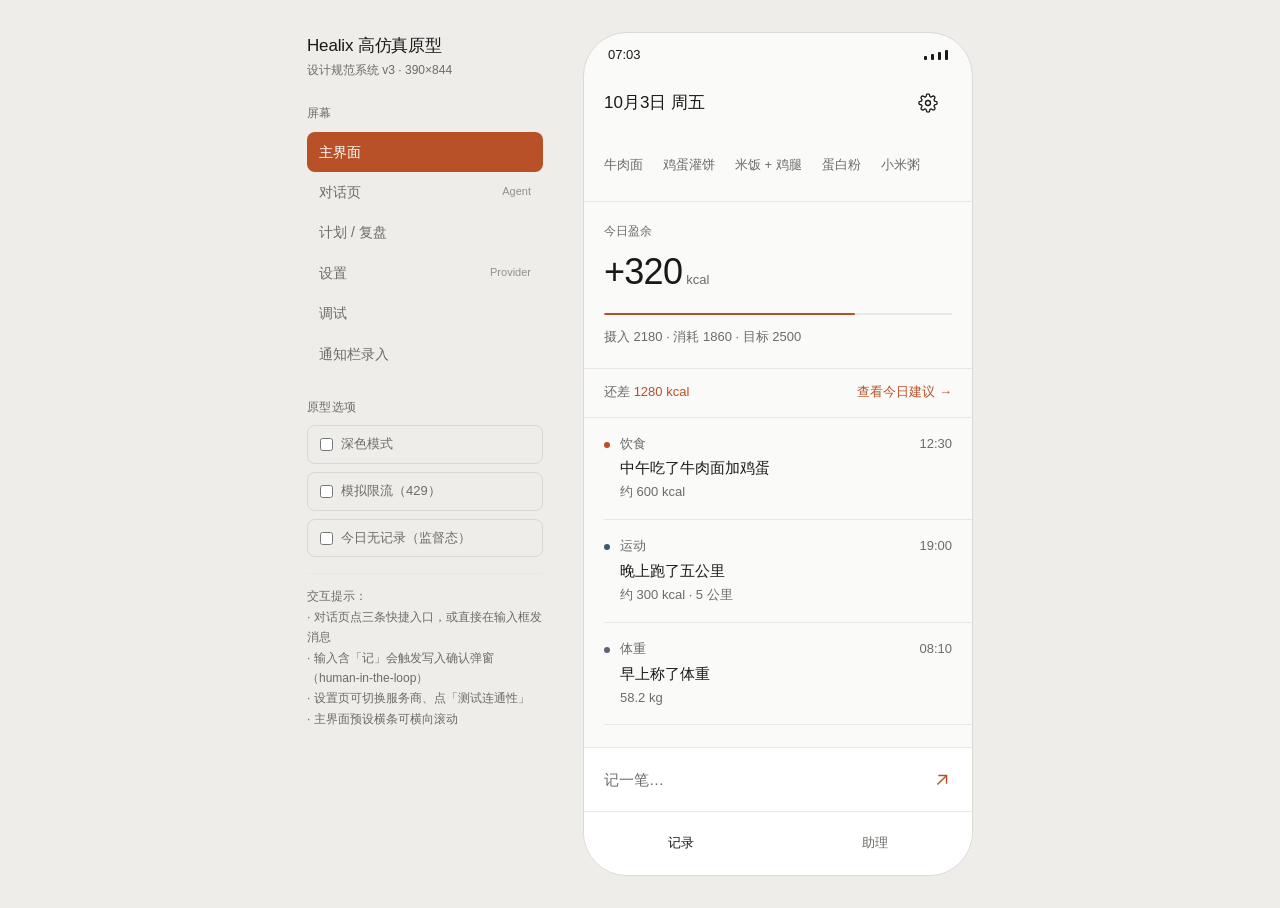
==== prototype.html @ cf0312ba "feat: Healix MVP 首次提交 本地优先的饮食健康记录 App。Prompt Chaining 工作流（非 Agent）。  ## 架构 - P1 Python 竖切片：契约层 + 22 " ====
<!DOCTYPE html>
<html lang="zh-CN" data-theme="light">
<head>
<meta charset="UTF-8">
<meta name="viewport" content="width=device-width, initial-scale=1">
<title>Healix 高仿真原型 v3</title>
<style>
/* ============================================================
   Healix Design Tokens v3
   全 App 只有 1 个强调色 / 圆角只有 8dp / 无卡片无阴影
   ============================================================ */
:root{
  --bg:#FAFAF9; --surface:#FFFFFF; --text_1:#1A1918; --text_2:#6E6B66;
  --text_3:#9C9891; --line:#EAE8E4; --line_strong:#DAD7D2; --press:#F2F1EE;
  --accent:#B85028; --accent_press:#A3451F; --positive:#4A7C59; --negative:#A63D40;
  --dot_meal:#B85028; --dot_exercise:#3D5A6C; --dot_body:#6B5B7B;
  --dot_sleep:#4A5568; --dot_illness:#A63D40; --dot_other:#9C9891;
  --r:8px; --dur_fast:150ms; --dur_normal:240ms; --dur_slow:400ms;
  --ease:cubic-bezier(.4,0,.2,1);
  --shell_bg:#EFEDEA; --shell_line:#DDD9D4; --panel:#FFFFFF; --panel_text:#1A1918;
}
[data-theme="dark"]{
  --bg:#131211; --surface:#1C1B1A; --text_1:#F2F0ED; --text_2:#A09C95;
  --text_3:#6E6A64; --line:#2E2C2A; --line_strong:#3A3735; --press:#252321;
  --accent:#D4703F; --accent_press:#B85028; --positive:#6E9E7C; --negative:#C4565A;
  --dot_meal:#D4703F; --dot_exercise:#5C7C8F; --dot_body:#8B7C9A;
  --dot_sleep:#6C7683; --dot_illness:#C4565A; --dot_other:#6E6A64;
  --shell_bg:#0A0A09; --shell_line:#2E2C2A; --panel:#1C1B1A; --panel_text:#F2F0ED;
}

*{box-sizing:border-box;margin:0;padding:0;-webkit-tap-highlight-color:transparent}
body{
  font-family:-apple-system,"PingFang SC","HarmonyOS Sans SC","Noto Sans CJK SC","Microsoft YaHei",sans-serif;
  background:var(--shell_bg); color:var(--panel_text);
  display:flex; gap:40px; justify-content:center; padding:32px; min-height:100vh;
  font-size:14px; line-height:1.6;
}

/* ---------- 原型外壳（非产品 UI） ---------- */
.panel{width:236px;flex-shrink:0}
.panel h1{font-size:17px;font-weight:500;letter-spacing:-0.01em}
.panel .sub{font-size:12px;color:var(--text_2);margin-top:2px}
.panel .sec{font-size:12px;color:var(--text_2);margin:24px 0 8px;letter-spacing:.04em}
.navlist{list-style:none}
.navlist li{
  padding:9px 12px;border-radius:var(--r);cursor:pointer;font-size:14px;
  color:var(--text_2);transition:background var(--dur_fast) var(--ease);
  display:flex;justify-content:space-between;align-items:center;
}
.navlist li:hover{background:var(--press)}
.navlist li.on{background:var(--accent);color:#fff;font-weight:500}
.navlist li .tag{font-size:11px;opacity:.7}
[data-theme="dark"] .navlist li.on{color:#131211}
.toggle{
  display:flex;align-items:center;gap:8px;padding:8px 12px;cursor:pointer;
  font-size:13px;color:var(--text_2);border:1px solid var(--line_strong);
  border-radius:var(--r);margin-bottom:8px;
}
.toggle input{accent-color:var(--accent)}
.hint{font-size:12px;color:var(--text_2);line-height:1.7;margin-top:16px;
  border-top:1px solid var(--line);padding-top:12px}

/* ---------- 设备外壳 ---------- */
.device{
  width:390px;height:844px;flex-shrink:0;background:var(--bg);
  border:1px solid var(--shell_line);border-radius:44px;overflow:hidden;
  display:flex;flex-direction:column;position:relative;
}
.statusbar{
  height:44px;flex-shrink:0;display:flex;align-items:center;justify-content:space-between;
  padding:0 24px;font-size:13px;color:var(--text_1);font-weight:500;
}
.statusbar .dots{display:flex;gap:4px;align-items:flex-end;height:10px}
.statusbar .dots i{width:3px;background:var(--text_1);border-radius:1px;display:block}
.statusbar .dots i:nth-child(1){height:4px}
.statusbar .dots i:nth-child(2){height:6px}
.statusbar .dots i:nth-child(3){height:8px}
.statusbar .dots i:nth-child(4){height:10px}

.screen{flex:1;display:none;flex-direction:column;min-height:0}
.screen.on{display:flex}

/* ---------- 通用组件 ---------- */
.appbar{
  height:52px;flex-shrink:0;display:flex;align-items:center;justify-content:space-between;
  padding:0 20px;font-size:17px;font-weight:500;color:var(--text_1);
  position:relative; /* 居中标题的定位基准 */
}
.appbar .iconbtn{
  width:48px;height:48px;display:flex;align-items:center;justify-content:center;
  border:none;background:none;cursor:pointer;color:var(--text_1);margin-left:-14px;
}
.appbar .right{font-size:13px;font-weight:400;color:var(--text_2)}
.sep{height:1px;background:var(--line);flex-shrink:0}
.sep.indent{margin-left:20px}
.body{flex:1;overflow-y:auto;min-height:0}
.body::-webkit-scrollbar{width:0}
.p20{padding:0 20px}
.grouptitle{font-size:12px;color:var(--text_2);padding:20px 20px 8px}
.spinner{
  width:20px;height:20px;border:1.6px solid var(--line_strong);
  border-top-color:var(--accent);border-radius:50%;
  animation:spin .8s linear infinite;flex-shrink:0;
}
@keyframes spin{to{transform:rotate(360deg)}}

/* 按钮 */
.btn-primary{
  height:48px;border-radius:var(--r);background:var(--accent);color:#fff;
  border:none;font-size:13px;font-weight:500;cursor:pointer;font-family:inherit;
  padding:0 24px;transition:background var(--dur_fast) var(--ease);
}
[data-theme="dark"] .btn-primary{color:#131211}
.btn-primary:active{background:var(--accent_press)}
.btn-primary:disabled{background:var(--line_strong);color:var(--text_3);cursor:default}
.btn-text{
  border:none;background:none;color:var(--accent);font-size:13px;font-weight:500;
  cursor:pointer;font-family:inherit;padding:12px;min-height:48px;
}
.btn-text:active{color:var(--accent_press)}

/* 输入区（常驻底部） */
.inputbar{
  height:64px;flex-shrink:0;background:var(--surface);border-top:1px solid var(--line);
  display:flex;align-items:center;padding:0 12px 0 20px;gap:8px;
}
.inputbar input{
  flex:1;border:none;outline:none;background:none;font-size:15px;font-family:inherit;
  color:var(--text_1);caret-color:var(--accent);min-width:0;
}
.inputbar input::placeholder{color:var(--text_2)}
.sendbtn{
  width:36px;height:36px;border:none;background:none;color:var(--accent);
  cursor:pointer;display:flex;align-items:center;justify-content:center;flex-shrink:0;
}
.sendbtn:active{color:var(--accent_press)}

/* 记录列表项 */
.item{padding:16px 20px 16px 20px;display:flex;gap:10px;cursor:pointer;
  transition:background var(--dur_fast) var(--ease)}
.item:active{background:var(--press)}
.item .bodycol{flex:1;min-width:0}
.item .dot{width:6px;height:6px;border-radius:3px;margin-top:8px;flex-shrink:0}
.item .meta{font-size:13px;color:var(--text_2);display:flex;justify-content:space-between;gap:8px}
.item .main{font-size:15px;color:var(--text_1);margin-top:2px;
  display:-webkit-box;-webkit-line-clamp:2;-webkit-box-orient:vertical;overflow:hidden}
.item .sum{font-size:13px;color:var(--text_2);margin-top:2px}

/* 设置行 */
.row{
  height:56px;display:flex;align-items:center;justify-content:space-between;
  padding:0 20px;font-size:15px;color:var(--text_1);cursor:pointer;
  transition:background var(--dur_fast) var(--ease);
}
.row:active{background:var(--press)}
.row .val{font-size:15px;color:var(--text_2);display:flex;align-items:center;gap:6px}
.row input{
  border:none;outline:none;background:none;text-align:right;font-size:15px;
  font-family:inherit;color:var(--text_2);width:190px;
}
.row input:focus{color:var(--text_1)}
.row select{
  border:none;outline:none;background:none;font-size:15px;font-family:inherit;
  color:var(--text_2);text-align:right;cursor:pointer;appearance:none;
  padding-right:2px;
}
[data-theme="dark"] .row select option{background:var(--surface);color:var(--text_1)}

/* ---------- 主界面 ---------- */
.presetbar{display:flex;gap:20px;overflow-x:auto;padding:12px 20px;
  border-bottom:1px solid var(--line);flex-shrink:0}
.presetbar::-webkit-scrollbar{height:0}
.presetbar span{
  font-size:13px;color:var(--text_2);white-space:nowrap;cursor:pointer;
  padding:8px 0;min-height:48px;display:flex;align-items:center;
}
.presetbar span:active{color:var(--accent)}
.summary{padding:20px 20px 0}
.summary .label{font-size:12px;color:var(--text_2)}
.summary .num{font-size:36px;font-weight:400;color:var(--text_1);
  letter-spacing:-0.02em;margin:2px 0 12px}
.summary .num span{font-size:13px;color:var(--text_2);letter-spacing:0;margin-left:4px}
.progress{height:2px;border-radius:1px;background:var(--line);overflow:hidden;margin:12px 0}
.progress i{display:block;height:100%;background:var(--accent);border-radius:1px}
.summary .sub{font-size:13px;color:var(--text_2)}
.supervise{
  padding:0 20px;height:48px;display:flex;align-items:center;font-size:13px;
  color:var(--accent);cursor:pointer;
}
.planhint{
  padding:0 20px;height:48px;display:flex;align-items:center;justify-content:space-between;
  font-size:13px;color:var(--text_2);cursor:pointer;
}
.planhint b{color:var(--accent);font-weight:500}
.planhint em{font-style:normal;color:var(--accent)}

/* 底部主导航 */
.tabbar{
  height:64px;flex-shrink:0;border-top:1px solid var(--line);background:var(--surface);
  display:flex;
}
.tabbar div{
  flex:1;display:flex;align-items:center;justify-content:center;font-size:13px;
  color:var(--text_2);cursor:pointer;transition:color var(--dur_fast) var(--ease);
}
.tabbar div.on{color:var(--text_1);font-weight:500}

/* ---------- 对话页 ---------- */
.chat{flex:1;overflow-y:auto;padding:8px 0 0;min-height:0}
.chat::-webkit-scrollbar{width:0}
.msg{padding:0 20px;max-width:100%;animation:enter var(--dur_slow) var(--ease)}
@keyframes enter{from{opacity:0;transform:translateY(8px)}to{opacity:1;transform:none}}
.msg.user{margin-top:20px}
.msg.user .text{
  font-size:15px;color:var(--text_1);line-height:24px;text-align:right;
  margin-left:20%;word-break:break-word;white-space:pre-line;
}
.msg.assistant{margin-top:8px}
.msg.assistant .text{font-size:15px;color:var(--text_1);line-height:24px;
  word-break:break-word;white-space:pre-line}
.msg .time{font-size:13px;color:var(--text_3);margin-top:8px}
.msg.user .time{text-align:right}
.msg.gap{margin-top:20px}
.toolline{
  margin:8px 20px 0;padding-left:12px;border-left:2px solid var(--accent);
  font-size:13px;color:var(--text_2);line-height:20px;
}
.toolline.pending{border-left-color:transparent;padding-left:14px;color:var(--text_2);
  display:flex;align-items:center;gap:8px}
.toolline.pending .spinner{width:14px;height:14px;border-width:1.4px}
.disclaimer{font-size:12px;color:var(--text_3);padding:20px;text-align:center}
.quick{margin-top:20px;border-top:1px solid var(--line)}
.quick div{
  height:48px;display:flex;align-items:center;padding:0 20px;font-size:15px;
  color:var(--text_2);cursor:pointer;transition:background var(--dur_fast) var(--ease);
}
.quick div:active{background:var(--press)}
.quick div+div{border-top:1px solid var(--line)}
.thinking{display:flex;align-items:center;gap:8px;padding:0 20px;
  font-size:13px;color:var(--text_2);margin-top:12px}

/* ---------- 计划/复盘 ---------- */
.tabs{display:flex;gap:24px;padding:0 20px;border-bottom:1px solid var(--line);flex-shrink:0}
.tabs div{
  padding:12px 0;font-size:13px;color:var(--text_2);cursor:pointer;position:relative;
}
.tabs div.on{color:var(--text_1);font-weight:500}
.tabs div.on::after{
  content:"";position:absolute;left:0;right:0;bottom:0;height:2px;
  background:var(--accent);border-radius:1px;
}
.gapline{display:flex;align-items:center;justify-content:space-between;padding:20px}
.gapline .n{font-size:24px;color:var(--text_1);letter-spacing:-0.02em}
.planitem{padding:16px 20px}
.planitem .t{font-size:13px;color:var(--text_2)}
.planitem .h{font-size:15px;color:var(--text_1);margin-top:4px}
.planitem .d{font-size:13px;color:var(--text_2);margin-top:2px}
.planitem .a{margin-top:8px;margin-left:-12px}
.stats3{display:flex;padding:20px;gap:0}
.stats3 div{flex:1}
.stats3 .n{font-size:24px;color:var(--text_1);letter-spacing:-0.02em}
.stats3 .l{font-size:13px;color:var(--text_2);margin-top:4px}

/* ---------- 调试页 ---------- */
.dbghead{padding:20px;font-size:13px;color:var(--text_2);
  border-bottom:1px solid var(--line)}
.dbgrow{display:flex;gap:12px;padding:14px 20px;font-size:13px;
  border-bottom:1px solid var(--line);align-items:baseline}
.dbgrow .t{color:var(--text_3);width:44px;font-variant-numeric:tabular-nums}
.dbgrow .p{color:var(--text_1);width:44px}
.dbgrow .s{width:44px}
.dbgrow .s.ok{color:var(--text_2)}
.dbgrow .s.bad{color:var(--negative)}
.dbgrow .l{color:var(--text_2);width:48px;text-align:right;
  font-variant-numeric:tabular-nums}
.dbgrow .n{color:var(--text_2);flex:1}

/* ---------- 底部弹窗 ---------- */
.scrim{
  position:absolute;inset:0;background:rgba(0,0,0,.32);z-index:20;
  display:none;align-items:flex-end;
}
.scrim.on{display:flex}
.sheet{
  width:100%;background:var(--surface);border-radius:var(--r) var(--r) 0 0;
  padding:0 20px 20px;animation:up var(--dur_normal) var(--ease);
}
@keyframes up{from{transform:translateY(100%)}to{transform:none}}
.sheet .handle{width:36px;height:3px;background:var(--line_strong);
  border-radius:2px;margin:8px auto 12px}
.sheet h3{font-size:17px;font-weight:500;color:var(--text_1);margin-bottom:4px}
.sheet .from{font-size:12px;color:var(--text_3);margin-bottom:12px}
.field{height:52px;display:flex;align-items:center;justify-content:space-between;
  border-bottom:1px solid var(--line)}
.field label{font-size:13px;color:var(--text_2)}
.field span{font-size:15px;color:var(--text_1)}
.field input{
  border:none;outline:none;background:none;text-align:right;font-size:15px;
  font-family:inherit;color:var(--text_1);width:180px;
}
.sheet .actions{display:flex;justify-content:flex-end;align-items:center;gap:8px;margin-top:20px}

/* ---------- 通知栏预览 ---------- */
.notify{
  margin:8px 12px;background:var(--surface);border-radius:var(--r);
  padding:12px 16px;border:1px solid var(--line);
}
.notify .t{font-size:13px;color:var(--text_2);display:flex;justify-content:space-between}
.notify .c{font-size:15px;color:var(--text_1);margin-top:2px}
.notify .fake{display:flex;gap:8px;margin-top:10px;align-items:center}
.notify .fake input{
  flex:1;border:1px solid var(--line_strong);border-radius:var(--r);height:40px;
  padding:0 12px;font-size:15px;font-family:inherit;background:var(--bg);
  color:var(--text_1);outline:none;
}
.notify .fake button{
  height:40px;padding:0 16px;border:none;border-radius:var(--r);
  background:var(--accent);color:#fff;font-size:13px;font-weight:500;cursor:pointer;
  font-family:inherit;
}
[data-theme="dark"] .notify .fake button{color:#131211}
.notify.done .c{font-size:13px;color:var(--text_2)}
.notify.done .fake{display:none}
.notify .undo{margin-top:8px;font-size:13px;color:var(--accent);cursor:pointer;display:none}
.notify.done .undo{display:block}
</style>
</head>
<body>

<!-- 原型外壳：左侧控制区（不属于产品 UI） -->
<div class="panel">
  <h1>Healix 高仿真原型</h1>
  <div class="sub">设计规范系统 v3 · 390×844</div>

  <div class="sec">屏幕</div>
  <ul class="navlist" id="nav">
    <li class="on" data-s="home">主界面</li>
    <li data-s="chat">对话页 <span class="tag">Agent</span></li>
    <li data-s="plan">计划 / 复盘</li>
    <li data-s="settings">设置 <span class="tag">Provider</span></li>
    <li data-s="debug">调试</li>
    <li data-s="notify">通知栏录入</li>
  </ul>

  <div class="sec">原型选项</div>
  <label class="toggle"><input type="checkbox" id="optDark"> 深色模式</label>
  <label class="toggle"><input type="checkbox" id="optLimit"> 模拟限流（429）</label>
  <label class="toggle"><input type="checkbox" id="optEmpty"> 今日无记录（监督态）</label>

  <div class="hint">
    交互提示：<br>
    · 对话页点三条快捷入口，或直接在输入框发消息<br>
    · 输入含「记」会触发写入确认弹窗（human-in-the-loop）<br>
    · 设置页可切换服务商、点「测试连通性」<br>
    · 主界面预设横条可横向滚动
  </div>
</div>

<!-- 设备 -->
<div class="device">
  <div class="statusbar">
    <span id="clock">15:04</span>
    <span class="dots"><i></i><i></i><i></i><i></i></span>
  </div>

  <!-- ============ 主界面 ============ -->
  <div class="screen on" id="s-home">
    <div class="appbar"><span>10月3日 周五</span>
      <button class="iconbtn" onclick="go('settings')" aria-label="设置">
        <svg width="20" height="20" viewBox="0 0 24 24" fill="none" stroke="currentColor" stroke-width="1.6"><circle cx="12" cy="12" r="3"/><path d="M19.4 15a1.65 1.65 0 0 0 .33 1.82l.06.06a2 2 0 1 1-2.83 2.83l-.06-.06a1.65 1.65 0 0 0-1.82-.33 1.65 1.65 0 0 0-1 1.51V21a2 2 0 1 1-4 0v-.09A1.65 1.65 0 0 0 9 19.4a1.65 1.65 0 0 0-1.82.33l-.06.06a2 2 0 1 1-2.83-2.83l.06-.06a1.65 1.65 0 0 0 .33-1.82 1.65 1.65 0 0 0-1.51-1H3a2 2 0 1 1 0-4h.09A1.65 1.65 0 0 0 4.6 9a1.65 1.65 0 0 0-.33-1.82l-.06-.06a2 2 0 1 1 2.83-2.83l.06.06A1.65 1.65 0 0 0 9 4.6a1.65 1.65 0 0 0 1-1.51V3a2 2 0 1 1 4 0v.09a1.65 1.65 0 0 0 1 1.51 1.65 1.65 0 0 0 1.82-.33l.06-.06a2 2 0 1 1 2.83 2.83l-.06.06A1.65 1.65 0 0 0 19.4 9v0a1.65 1.65 0 0 0 1.51 1H21a2 2 0 1 1 0 4h-.09a1.65 1.65 0 0 0-1.51 1z"/></svg>
      </button>
    </div>
    <div class="presetbar">
      <span onclick="toastHome(this)">牛肉面</span><span onclick="toastHome(this)">鸡蛋灌饼</span>
      <span onclick="toastHome(this)">米饭 + 鸡腿</span><span onclick="toastHome(this)">蛋白粉</span>
      <span onclick="toastHome(this)">小米粥</span>
    </div>
    <div class="body">
      <div class="summary">
        <div class="label">今日盈余</div>
        <div class="num" id="surplus">+320<span>kcal</span></div>
        <div class="progress"><i style="width:72%"></i></div>
        <div class="sub">摄入 2180 · 消耗 1860 · 目标 2500</div>
      </div>
      <div class="sep" style="margin-top:20px"></div>
      <div class="supervise" id="supervise" style="display:none">今天还没有记录 · 去记一笔</div>
      <div class="sep" id="superviseSep" style="display:none"></div>
      <div class="planhint" onclick="go('plan')">
        <span>还差 <b>1280 kcal</b></span><em>查看今日建议 →</em>
      </div>
      <div class="sep"></div>
      <div id="homelist"></div>
    </div>
    <div class="inputbar">
      <input id="homeInput" placeholder="记一笔…">
      <button class="sendbtn" onclick="sendFromHome()" aria-label="发送">
        <svg width="22" height="22" viewBox="0 0 24 24" fill="none" stroke="currentColor" stroke-width="1.6"><path d="M7 17L17 7"/><path d="M8 7h9v9"/></svg>
      </button>
    </div>
    <div class="tabbar">
      <div class="on" onclick="go('home')">记录</div>
      <div onclick="go('chat')">助理</div>
    </div>
  </div>

  <!-- ============ 对话页 ============ -->
  <div class="screen" id="s-chat">
    <div class="appbar">
      <button class="iconbtn" onclick="go('home')" aria-label="返回">
        <svg width="20" height="20" viewBox="0 0 24 24" fill="none" stroke="currentColor" stroke-width="1.6"><path d="M15 18l-6-6 6-6"/></svg>
      </button>
      <span style="position:absolute;left:50%;transform:translateX(-50%)">助理</span>
      <span class="right">今天</span>
    </div>
    <div class="body chat" id="chatBody">
      <div id="quick" class="quick">
        <div onclick="ask('今天达标了吗')">今天达标了吗</div>
        <div onclick="ask('推荐晚餐')">推荐晚餐</div>
        <div onclick="ask('本周复盘')">本周复盘</div>
      </div>
    </div>
    <div class="inputbar">
      <input id="chatInput" placeholder="问问助理…">
      <button class="sendbtn" id="chatSend" onclick="sendChat()" aria-label="发送">
        <svg width="22" height="22" viewBox="0 0 24 24" fill="none" stroke="currentColor" stroke-width="1.6"><path d="M7 17L17 7"/><path d="M8 7h9v9"/></svg>
      </button>
    </div>
  </div>

  <!-- ============ 计划 / 复盘 ============ -->
  <div class="screen" id="s-plan">
    <div class="appbar">
      <button class="iconbtn" onclick="go('home')" aria-label="返回">
        <svg width="20" height="20" viewBox="0 0 24 24" fill="none" stroke="currentColor" stroke-width="1.6"><path d="M15 18l-6-6 6-6"/></svg>
      </button>
      <span style="position:absolute;left:50%;transform:translateX(-50%)">今日</span>
      <button class="btn-text" onclick="regenerate()">刷新</button>
    </div>
    <div class="tabs" id="planTabs">
      <div class="on" data-t="plan">计划</div>
      <div data-t="review">回顾</div>
    </div>
    <div class="body" id="planBody"></div>
  </div>

  <!-- ============ 设置 ============ -->
  <div class="screen" id="s-settings">
    <div class="appbar">
      <button class="iconbtn" onclick="go('home')" aria-label="返回">
        <svg width="20" height="20" viewBox="0 0 24 24" fill="none" stroke="currentColor" stroke-width="1.6"><path d="M15 18l-6-6 6-6"/></svg>
      </button>
      <span style="position:absolute;left:50%;transform:translateX(-50%)">设置</span>
      <span class="right"></span>
    </div>
    <div class="body">
      <div class="grouptitle">模型服务</div>
      <div class="row"><span>服务商</span><span class="val">
        <select id="provider" onchange="applyProvider()">
          <option value="zhipu">智谱 GLM</option>
          <option value="deepseek">DeepSeek</option>
          <option value="openrouter">OpenRouter</option>
          <option value="custom">自定义</option>
        </select></span></div>
      <div class="row"><span>接口地址</span><span class="val"><input id="baseUrl" value="https://open.bigmodel.cn/api/paas/v4"></span></div>
      <div class="row"><span>模型名</span><span class="val"><input id="modelName" value="glm-4.7-flash"></span></div>
      <div class="row"><span>API Key</span><span class="val"><input id="apiKey" type="password" value="••••••••••••"></span></div>
      <div class="sep"></div>
      <div style="padding:16px 20px 0">
        <button class="btn-primary" style="width:100%" onclick="testConn()">测试连通性</button>
        <div id="connResult" style="font-size:13px;color:var(--text_2);margin-top:8px;min-height:20px"></div>
      </div>

      <div class="grouptitle">调用限制</div>
      <div class="row"><span>每日调用上限</span><span class="val"><input value="20 次" style="width:90px"></span></div>
      <div class="row"><span>每日对话上限</span><span class="val"><input value="15 次" style="width:90px"></span></div>
      <div class="row"><span>重试次数</span><span class="val"><input value="5 次" style="width:90px"></span></div>
      <div class="row"><span>退避初始间隔</span><span class="val"><input value="1.5 秒" style="width:90px"></span></div>

      <div class="grouptitle">个人</div>
      <div class="row"><span>身高 / 体重 / 年龄</span><span class="val">178cm · 58kg · 21 ›</span></div>
      <div class="row"><span>活动系数</span><span class="val">轻度 1.375 ›</span></div>
      <div class="row"><span>日界线</span><span class="val">4:00 ›</span></div>

      <div class="grouptitle">数据</div>
      <div class="row"><span>导出备份</span><span class="val">JSON ›</span></div>

      <div class="grouptitle">调试</div>
      <div class="row" onclick="go('debug')"><span>今日调用</span><span class="val">7 次 · 失败 1 ›</span></div>
      <div class="row" onclick="go('debug')"><span>最近调用记录</span><span class="val">›</span></div>
      <div style="height:28px"></div>
    </div>
  </div>

  <!-- ============ 调试 ============ -->
  <div class="screen" id="s-debug">
    <div class="appbar">
      <button class="iconbtn" onclick="go('settings')" aria-label="返回">
        <svg width="20" height="20" viewBox="0 0 24 24" fill="none" stroke="currentColor" stroke-width="1.6"><path d="M15 18l-6-6 6-6"/></svg>
      </button>
      <span style="position:absolute;left:50%;transform:translateX(-50%)">调试</span>
      <span class="right"></span>
    </div>
    <div class="dbghead">今日 7 次 · 失败 1 · P95 1.8s</div>
    <div class="body">
      <div class="dbgrow"><span class="t">15:06</span><span class="p">抽取</span><span class="s ok">ok</span><span class="l">1.2s</span><span class="n">重试 3 次</span></div>
      <div class="dbgrow"><span class="t">15:04</span><span class="p">对话</span><span class="s ok">ok</span><span class="l">3.1s</span><span class="n">2 次工具调用</span></div>
      <div class="dbgrow"><span class="t">14:58</span><span class="p">计划</span><span class="s bad">429</span><span class="l">4.4s</span><span class="n">已降级为本地估算</span></div>
      <div class="dbgrow"><span class="t">14:30</span><span class="p">抽取</span><span class="s ok">ok</span><span class="l">1.4s</span><span class="n">—</span></div>
      <div class="dbgrow"><span class="t">13:12</span><span class="p">抽取</span><span class="s ok">ok</span><span class="l">0.9s</span><span class="n">—</span></div>
      <div class="dbgrow"><span class="t">12:40</span><span class="p">抽取</span><span class="s ok">ok</span><span class="l">1.1s</span><span class="n">—</span></div>
      <div class="dbgrow"><span class="t">12:05</span><span class="p">抽取</span><span class="s ok">ok</span><span class="l">1.6s</span><span class="n">重试 1 次</span></div>
    </div>
  </div>

  <!-- ============ 通知栏录入 ============ -->
  <div class="screen" id="s-notify">
    <div class="appbar">
      <button class="iconbtn" onclick="go('home')" aria-label="返回">
        <svg width="20" height="20" viewBox="0 0 24 24" fill="none" stroke="currentColor" stroke-width="1.6"><path d="M15 18l-6-6 6-6"/></svg>
      </button>
      <span style="position:absolute;left:50%;transform:translateX(-50%)">通知栏</span>
      <span class="right"></span>
    </div>
    <div class="body" style="padding-top:8px">
      <div class="notify" id="notif1">
        <div class="t"><span>Healix</span><span>刚刚</span></div>
        <div class="c">今天还没记录 · 点此记录</div>
        <div class="fake">
          <input placeholder="输入…" id="notifInput">
          <button onclick="notifSend()">发送</button>
        </div>
        <div class="undo" onclick="notifReset()">撤销</div>
      </div>
      <div class="notify" id="notif2">
        <div class="t"><span>Healix</span><span>12:30</span></div>
        <div class="c">已记录 饮食 · 约 600 kcal</div>
      </div>
      <div style="padding:20px;font-size:13px;color:var(--text_2);line-height:1.8">
        常驻通知保持系统默认样式，不自定义配色。<br>
        今日无记录且已过 20:00 时，副标题切换为提醒文案。<br>
        发送后 5 秒内可撤销（幂等键防重复投递）。
      </div>
    </div>
  </div>

  <!-- 确认弹窗 -->
  <div class="scrim" id="scrim" onclick="if(event.target===this)closeSheet()">
    <div class="sheet">
      <div class="handle"></div>
      <h3>确认这条记录</h3>
      <div class="from" id="sheetFrom">来自对话</div>
      <div class="field"><label>类型</label><span id="fType">饮食</span></div>
      <div class="field"><label>内容</label><input id="fFoods" value="牛肉炒饭"></div>
      <div class="field"><label>热量</label><input id="fKcal" value="650"></div>
      <div class="actions">
        <button class="btn-text" onclick="closeSheet()">取消</button>
        <button class="btn-primary" onclick="confirmSheet()">确认</button>
      </div>
    </div>
  </div>
</div>

<script>
(function(){
  "use strict";

  var $ = function(id){ return document.getElementById(id); };
  var SCREENS = ["home","chat","plan","settings","debug","notify"];

  // ---------- 屏幕切换 ----------
  window.go = function(name){
    SCREENS.forEach(function(s){
      var el = $("s-" + s);
      if (el) el.classList.toggle("on", s === name);
    });
    Array.prototype.forEach.call($("nav").children, function(li){
      li.classList.toggle("on", li.getAttribute("data-s") === name);
    });
    if (window.__navSync) syncTabs(name);
  };

  function syncTabs(name){
    var bar = document.querySelector("#s-home .tabbar");
    if (!bar) return;
    bar.children[0].classList.toggle("on", name === "home");
    bar.children[1].classList.toggle("on", name === "chat");
  }
  window.__navSync = true;

  // ---------- 主界面数据 ----------
  var EVENTS = [
    {type:"meal", label:"饮食", dot:"var(--dot_meal)", time:"12:30",
     main:"中午吃了牛肉面加鸡蛋", sum:"约 600 kcal"},
    {type:"exercise", label:"运动", dot:"var(--dot_exercise)", time:"19:00",
     main:"晚上跑了五公里", sum:"约 300 kcal · 5 公里"},
    {type:"body", label:"体重", dot:"var(--dot_body)", time:"08:10",
     main:"早上称了体重", sum:"58.2 kg"}
  ];

  function esc(s){
    return String(s).replace(/[&<>"']/g, function(c){
      return {"&":"&amp;","<":"&lt;",">":"&gt;",'"':"&quot;","'":"&#39;"}[c];
    });
  }

  function renderHome(){
    var box = $("homelist");
    var empty = $("optEmpty").checked;
    box.innerHTML = EVENTS.filter(function(){ return !empty; }).map(function(e){
      return '<div class="item"><span class="dot" style="background:' + e.dot + '"></span>' +
        '<div class="bodycol"><div class="meta"><span>' + esc(e.label) + '</span><span>' +
        esc(e.time) + '</span></div><div class="main">' + esc(e.main) +
        '</div><div class="sum">' + esc(e.sum) + '</div></div></div>' +
        '<div class="sep indent"></div>';
    }).join("");
    $("supervise").style.display = empty ? "flex" : "none";
    $("superviseSep").style.display = empty ? "block" : "none";
    $("surplus").innerHTML = empty ? '+0<span>kcal</span>' : '+320<span>kcal</span>';
  }

  window.toastHome = function(el){
    var old = el.style.color;
    el.style.color = "var(--accent)";
    setTimeout(function(){ el.style.color = old; }, 400);
    openSheet("来自预设", "饮食", el.textContent, "600");
  };

  // ---------- 对话 ----------
  var chatBusy = false;
  var pendingMsg = null;

  function now(){
    var d = new Date();
    return ("0" + d.getHours()).slice(-2) + ":" + ("0" + d.getMinutes()).slice(-2);
  }

  function addAssistant(text, withTime){
    var body = $("chatBody");
    var d = document.createElement("div");
    d.className = "msg assistant";
    d.innerHTML = '<div class="text">' + esc(text) + '</div>' +
      (withTime ? '<div class="time">' + now() + '</div>' : '');
    body.appendChild(d);
    scrollChat();
    return d;
  }

  function addUser(text){
    var body = $("chatBody");
    var d = document.createElement("div");
    d.className = "msg user";
    d.innerHTML = '<div class="text">' + esc(text) + '</div><div class="time">' + now() + '</div>';
    body.appendChild(d);
    scrollChat();
  }

  function addTool(text, kind){
    var body = $("chatBody");
    var d = document.createElement("div");
    d.className = "toolline" + (kind === "pending" ? " pending" : "");
    d.innerHTML = (kind === "pending" ? '<span class="spinner"></span>' : '') + esc(text);
    body.appendChild(d);
    scrollChat();
    return d;
  }

  function addThinking(label){
    var body = $("chatBody");
    var d = document.createElement("div");
    d.className = "thinking";
    d.innerHTML = '<span class="spinner"></span><span>' + esc(label) + '</span>';
    body.appendChild(d);
    scrollChat();
    return d;
  }

  function scrollChat(){
    var b = $("chatBody");
    b.scrollTop = b.scrollHeight;
  }

  function hideQuick(){
    var q = $("quick");
    if (q) q.remove();
  }

  var REPLIES = {
    "今天达标了吗": {
      tool: "查了一下今天的记录",
      result: "今日 3 条 · 摄入 2180 · 消耗 1860",
      reply: "还没达标。摄入 2180，目标 2500，还差 320 kcal。\n这个缺口一顿加餐就能补上，睡前喝杯蛋白粉加两根香蕉正好。"
    },
    "推荐晚餐": {
      tool: "查了一下今日缺口和体重趋势",
      result: "缺口 1280 kcal · 体重 7 日 +0.3kg",
      reply: "体重在涨，但速度偏慢，今晚建议吃够：\n牛肉炒饭（牛肉 150g + 米饭 200g + 鸡蛋 1 个），约 650 kcal。\n睡前再加蛋白粉 1 勺 + 香蕉 2 根，约 400 kcal。",
      action: "记一笔"
    },
    "本周复盘": {
      tool: "查了一下这 7 天的记录",
      result: "7 日 · 平均摄入 2410 · 体重 58.2 → 58.5",
      reply: "这周平均摄入 2410，比目标低 90，体重涨了 0.3kg。\n主要缺口在晚餐 —— 有 4 天晚餐低于 500 kcal。\n下周把晚餐固定到 700 以上，配合现在这个运动量，一周涨 0.5kg 是能做到的。"
    }
  };

  var FALLBACK = "我看了下记录，给你一个保守建议：先把今天的晚餐吃到 700 kcal 以上，主食加一份。\n具体菜单等恢复联网后再给你细化。";

  function ask(text){ askFlow(text); }

  function askFlow(text){
    if (chatBusy) return;
    chatBusy = true;
    hideQuick();
    addUser(text);

    var limit = $("optLimit").checked;
    var spec = REPLIES[text] || {tool:"查了一下记录", result:"已找到相关记录", reply:"先按缺口安排：晚餐补到 700 kcal 以上，睡前加餐。"};

    // 1) 工具执行中
    var toolEl = addTool(spec.tool + "…", "pending");

    setTimeout(function(){
      // 2) 限流态：显示预估秒数，不静默转圈
      if (limit){
        toolEl.parentNode.removeChild(toolEl);
        var t = addThinking("排队中 · 约 4s");
        setTimeout(function(){
          t.parentNode.removeChild(t);
          addTool(spec.result);
          setTimeout(function(){ finishReply(spec, null); }, 700);
        }, 1600);
        return;
      }
      // 3) 工具完成
      toolEl.parentNode.removeChild(toolEl);
      addTool(spec.result);
      setTimeout(function(){ finishReply(spec, null); }, 700);
    }, 700);

    pendingMsg = spec;
  }

  function finishReply(spec){
    addAssistant(spec.reply, true);
    if (spec.action === "记一笔"){
      var body = $("chatBody");
      var d = document.createElement("div");
      d.className = "msg assistant";
      d.innerHTML = '<button class="btn-text" style="padding-left:0" data-log="牛肉炒饭">记一笔</button>';
      body.appendChild(d);
      d.querySelector("button").onclick = function(){
        openSheet("来自对话", "饮食", "牛肉炒饭", "650");
        this.disabled = true;
      };
      scrollChat();
    }
    chatBusy = false;
  }

  window.ask = ask;

  window.sendChat = function(){
    var el = $("chatInput");
    var v = el.value.trim();
    if (!v || chatBusy) return;
    el.value = "";
    if (/记|记录|吃|喝/.test(v)){
      hideQuick();
      addUser(v);
      var t = addThinking("思考中");
      setTimeout(function(){
        t.parentNode.removeChild(t);
        addAssistant("我按这个给你记：", false);
        openSheet("来自对话", "饮食", v.replace(/记一下|记一笔|记录|我/g, "").trim() || v, "600");
      }, 800);
      return;
    }
    askFlow(v);
  };

  // ---------- 确认弹窗（human-in-the-loop） ----------
  var sheetResolve = null;

  function openSheet(from, type, foods, kcal){
    $("sheetFrom").textContent = from;
    $("fType").textContent = type;
    $("fFoods").value = foods;
    $("fKcal").value = kcal;
    $("scrim").classList.add("on");
    $("homeInput").blur();
    $("chatInput").blur();
  }
  window.openSheet = openSheet;

  window.closeSheet = function(){
    $("scrim").classList.remove("on");
    if (sheetResolve){ sheetResolve(false); sheetResolve = null; }
  };

  window.confirmSheet = function(){
    var type = $("fType").textContent;
    var foods = $("fFoods").value.trim();
    var kcal = $("fKcal").value.trim();
    $("scrim").classList.remove("on");

    if ($("s-chat").classList.contains("on")){
      addTool("已记录 " + type + " · 约 " + kcal + " kcal");
      addAssistant("记好了。还差 " + Math.max(0, 1280 - parseInt(kcal, 10)) + " kcal，睡前加餐可以少一点。", true);
    } else {
      EVENTS.unshift({
        type:"meal", label:type, dot:"var(--dot_meal)", time:now(),
        main:foods, sum:"约 " + kcal + " kcal"
      });
      $("optEmpty").checked = false;
      renderHome();
    }
    if (sheetResolve){ sheetResolve(true); sheetResolve = null; }
  };

  // ---------- 主界面发送 ----------
  window.sendFromHome = function(){
    var el = $("homeInput");
    var v = el.value.trim();
    if (!v) return;
    el.value = "";
    openSheet("来自速记", "饮食", v, "600");
  };

  // ---------- 计划 / 复盘 ----------
  var PLAN_HTML =
    '<div class="gapline"><span class="n">还差 1280 kcal</span>' +
    '<button class="btn-text" onclick="regenerate()">刷新</button></div><div class="sep"></div>' +
    '<div class="planitem"><div class="t">晚餐 · 约 650 kcal</div><div class="h">牛肉炒饭</div>' +
    '<div class="d">牛肉 150g + 米饭 200g + 鸡蛋 1 个</div>' +
    '<div class="a"><button class="btn-text" onclick="openSheet(\'来自建议\',\'饮食\',\'牛肉炒饭\',\'650\')">记一笔</button></div></div>' +
    '<div class="sep indent"></div>' +
    '<div class="planitem"><div class="t">加餐 · 约 400 kcal</div><div class="h">睡前蛋白粉 + 香蕉</div>' +
    '<div class="d">蛋白粉 1 勺 + 香蕉 2 根</div>' +
    '<div class="a"><button class="btn-text" onclick="openSheet(\'来自建议\',\'饮食\',\'蛋白粉 + 香蕉\',\'400\')">记一笔</button></div></div>' +
    '<div class="sep"></div>' +
    '<div style="padding:20px;font-size:15px;color:var(--text_1);line-height:24px">今日蛋白质偏低，晚餐优先补蛋白</div>' +
    '<div class="disclaimer">估算值，非医疗建议</div>';

  var REVIEW_HTML =
    '<div class="stats3"><div><div class="n">2180</div><div class="l">摄入</div></div>' +
    '<div><div class="n">1860</div><div class="l">消耗</div></div>' +
    '<div><div class="n">58.2</div><div class="l">体重</div></div></div><div class="sep"></div>' +
    '<div style="padding:20px;font-size:15px;color:var(--text_1);line-height:24px">' +
    '今天热量盈余 320 kcal，达到增重目标。蛋白质摄入充足，蔬菜偏少，晚餐建议增加一份绿叶菜。</div>' +
    '<div class="disclaimer">估算值，非医疗建议</div>';

  function renderPlan(tab){ $("planBody").innerHTML = tab === "review" ? REVIEW_HTML : PLAN_HTML; }
  window.renderPlan = renderPlan;
  window.regenerate = function(){
    var b = $("planBody");
    b.style.opacity = ".4";
    setTimeout(function(){ b.style.opacity = "1"; renderPlan(currentTab); }, 500);
  };

  var currentTab = "plan";
  Array.prototype.forEach.call($("planTabs").children, function(t){
    t.onclick = function(){
      currentTab = t.getAttribute("data-t");
      Array.prototype.forEach.call($("planTabs").children, function(x){ x.classList.remove("on"); });
      t.classList.add("on");
      renderPlan(currentTab);
    };
  });

  // ---------- 设置：Provider ----------
  var PRESETS = {
    zhipu: {url:"https://open.bigmodel.cn/api/paas/v4", model:"glm-4.7-flash"},
    deepseek: {url:"https://api.deepseek.com/v1", model:"deepseek-chat"},
    openrouter: {url:"https://openrouter.ai/api/v1", model:"openrouter/auto"},
    custom: {url:"", model:""}
  };
  window.applyProvider = function(){
    var k = $("provider").value;
    var p = PRESETS[k];
    $("baseUrl").value = p.url;
    $("modelName").value = p.model;
    $("connResult").textContent = "";
  };
  window.testConn = function(){
    var r = $("connResult");
    var btn = document.querySelector("#s-settings .btn-primary");
    btn.disabled = true;
    btn.textContent = "测试中";
    r.style.color = "var(--text_2)";
    r.textContent = "连接中…";
    setTimeout(function(){
      btn.disabled = false;
      btn.textContent = "测试连通性";
      if ($("optLimit").checked){
        r.style.color = "var(--negative)";
        r.textContent = "失败 · HTTP 429（限流）。建议换个服务商或稍后重试";
      } else {
        r.style.color = "var(--positive)";
        r.textContent = "连通 · 1.2s · 模型 " + $("modelName").value;
      }
    }, 1200);
  };

  // ---------- 通知栏 ----------
  window.notifSend = function(){
    var v = $("notifInput").value.trim();
    var n = $("notif1");
    n.classList.add("done");
    n.querySelector(".c").textContent = "已记录 饮食 · 约 600 kcal" + (v ? "（" + v + "）" : "");
  };
  window.notifReset = function(){
    var n = $("notif1");
    n.classList.remove("done");
    n.querySelector(".c").textContent = "今天还没记录 · 点此记录";
    $("notifInput").value = "";
  };

  // ---------- 原型选项 ----------
  $("optDark").onchange = function(){
    document.documentElement.setAttribute("data-theme", this.checked ? "dark" : "light");
  };
  $("optEmpty").onchange = renderHome;

  Array.prototype.forEach.call($("nav").children, function(li){
    li.onclick = function(){ go(li.getAttribute("data-s")); };
  });

  // ---------- 时钟 ----------
  function tick(){
    var d = new Date();
    $("clock").textContent = ("0" + d.getHours()).slice(-2) + ":" + ("0" + d.getMinutes()).slice(-2);
  }
  tick();
  setInterval(tick, 30000);

  // ---------- 初始化 ----------
  renderHome();
  renderPlan("plan");
  var opening = addAssistant(
    "已摄入 1200 / 目标 2500\n还差 1300。晚饭建议吃牛肉炒饭（牛肉 150g + 米饭 200g + 鸡蛋），约 650 kcal。", true);
  // 开场白必须排在快捷入口之前
  var q = $("quick");
  if (q) $("chatBody").insertBefore(opening, q);
  var disc = document.createElement("div");
  disc.className = "disclaimer";
  disc.textContent = "估算值，非医疗建议";
  $("chatBody").appendChild(disc);
})();
</script>
</body>
</html>
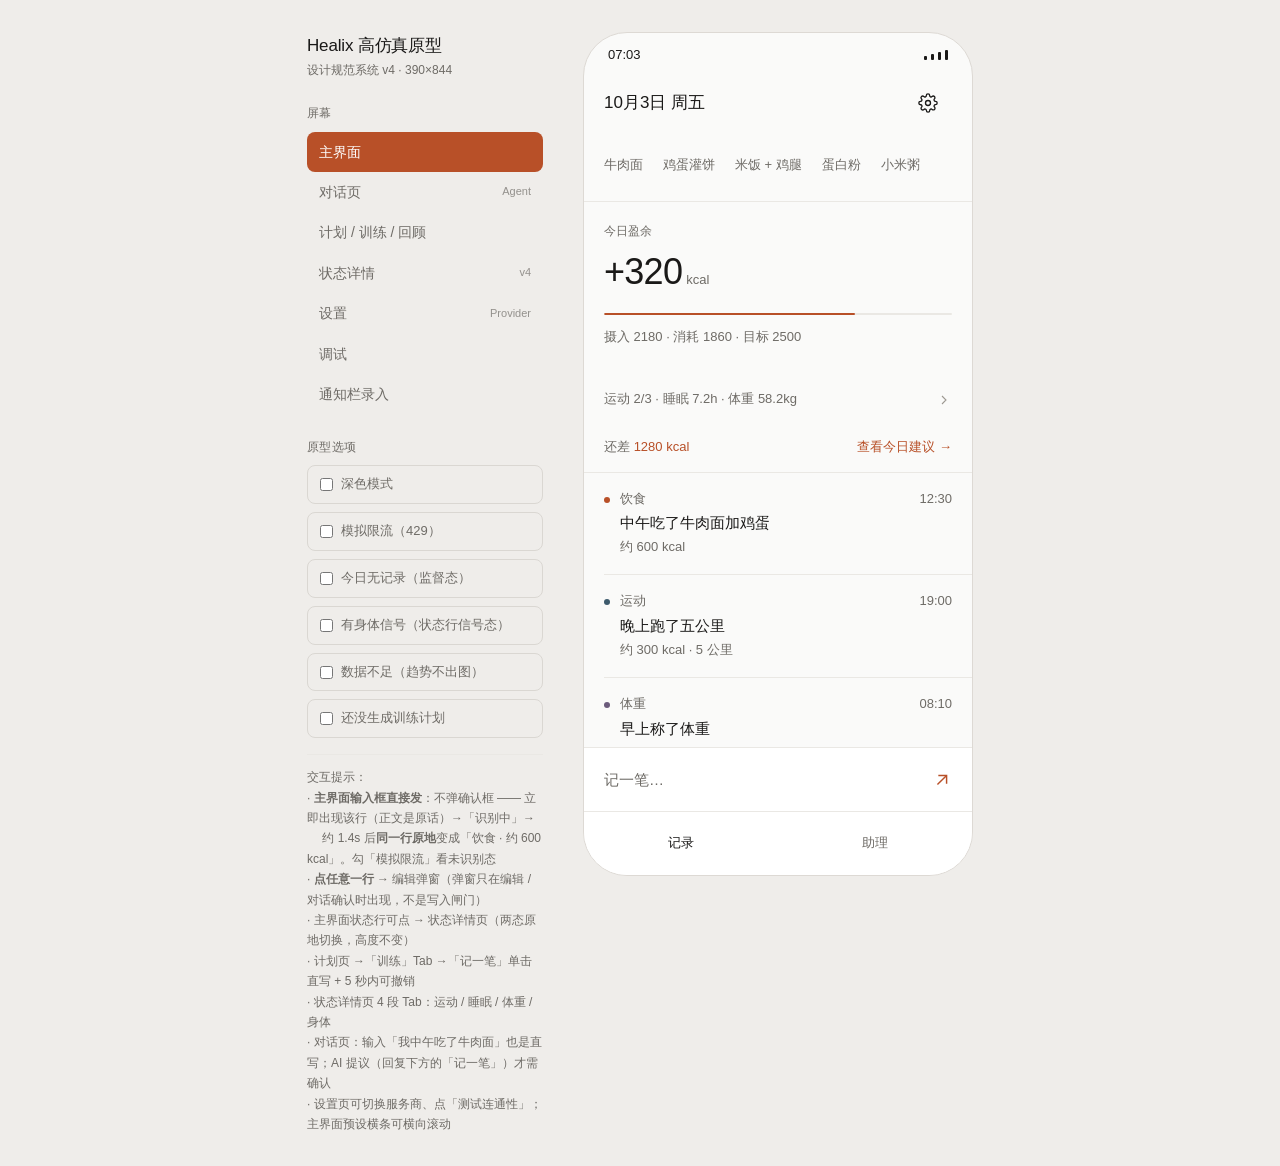
==== commit 2e8cde91: "docs: 规范升 v4 + 两处待确认项定稿 + 交付记录 - Healix设计规范系统.md → v4：新增第九章「扩展功能 UI」（状态行两态互斥 /   趋势折线 / 状态详情页 / 训练 T" ====
--- a/prototype.html
+++ b/prototype.html
@@ -3,11 +3,12 @@
 <head>
 <meta charset="UTF-8">
 <meta name="viewport" content="width=device-width, initial-scale=1">
-<title>Healix 高仿真原型 v3</title>
+<title>Healix 高仿真原型 v4</title>
 <style>
 /* ============================================================
-   Healix Design Tokens v3
+   Healix Design Tokens v4
    全 App 只有 1 个强调色 / 圆角只有 8dp / 无卡片无阴影
+   v4 未新增任何颜色令牌 —— 新元素全部复用既有令牌
    ============================================================ */
 :root{
   --bg:#FAFAF9; --surface:#FFFFFF; --text_1:#1A1918; --text_2:#6E6B66;
@@ -118,6 +119,7 @@
   cursor:pointer;font-family:inherit;padding:12px;min-height:48px;
 }
 .btn-text:active{color:var(--accent_press)}
+.btn-text:disabled{cursor:default}
 
 /* 输入区（常驻底部） */
 .inputbar{
@@ -145,6 +147,10 @@
 .item .main{font-size:15px;color:var(--text_1);margin-top:2px;
   display:-webkit-box;-webkit-line-clamp:2;-webkit-box-orient:vertical;overflow:hidden}
 .item .sum{font-size:13px;color:var(--text_2);margin-top:2px}
+/* ★v4 记录级状态（规范 3.3）：与摘要同位置，不新增行、不改行高 */
+.item .pending{font-size:13px;color:var(--text_3);margin-top:2px}          /* 识别中 */
+.item .pending.retry{color:var(--text_2);text-decoration:underline;        /* 未识别：可点 */
+  text-underline-offset:3px;text-decoration-thickness:1px}
 
 /* 设置行 */
 .row{
@@ -323,6 +329,100 @@
 .notify.done .fake{display:none}
 .notify .undo{margin-top:8px;font-size:13px;color:var(--accent);cursor:pointer;display:none}
 .notify.done .undo{display:block}
+
+/* ============================================================
+   v4 新增（规范 第九章）
+   全部复用 v3 令牌，不新增颜色 / 字体级别 / 字重
+   ============================================================ */
+
+/* ---------- 9.2 多维状态行（两态互斥，恒定 48px） ---------- */
+.statusrow{
+  height:48px;flex-shrink:0;display:flex;align-items:center;justify-content:space-between;
+  padding:0 20px;font-size:13px;color:var(--text_2);cursor:pointer;
+  transition:background var(--dur_fast) var(--ease),color var(--dur_normal) var(--ease);
+}
+.statusrow:active{background:var(--press)}
+.statusrow>span{
+  min-width:0;overflow:hidden;text-overflow:ellipsis;white-space:nowrap;
+}
+.statusrow .cv{flex-shrink:0;margin-left:12px;color:var(--text_3);
+  transition:color var(--dur_normal) var(--ease)}
+/* 信号态：整行原地变 accent，高度不变 —— 不新增行、页面不跳动 */
+.statusrow.sig{color:var(--accent)}
+.statusrow.sig .cv{color:var(--accent)}
+
+/* ---------- 9.6 内联撤销条 ---------- */
+.undobar{
+  height:48px;flex-shrink:0;display:flex;align-items:center;justify-content:space-between;
+  padding:0 20px;font-size:13px;color:var(--text_2);
+}
+.undobar .undo{color:var(--accent);font-weight:500;cursor:pointer;padding:12px 0 12px 12px}
+.undobar .undo:active{color:var(--accent_press)}
+
+/* ---------- 9.5 训练日行 ---------- */
+.tday{padding:12px 20px;min-height:76px;display:flex;position:relative}
+.tday .marker{
+  position:absolute;left:0;top:16px;width:2px;height:16px;background:var(--accent);
+  border-radius:1px;display:none;
+}
+.tday.today .marker{display:block}
+.tday .dow{width:44px;flex-shrink:0;font-size:13px;color:var(--text_2);padding-top:1px}
+.tday .col{flex:1;min-width:0}
+.tday .h{font-size:15px;color:var(--text_1)}
+.tday .items{font-size:13px;color:var(--text_2);margin-top:2px}
+.tday .act{margin-top:6px;margin-left:-12px}
+.tday.rest{min-height:48px;align-items:center;padding-top:0;padding-bottom:0}
+.tday.rest .h{font-size:13px;color:var(--text_2)}
+
+/* ---------- 9.4 状态详情页：4 段文字 Tab（复用计划页 Tab 样式） ---------- */
+.seg{
+  display:flex;gap:24px;padding:0 20px;border-bottom:1px solid var(--line);
+  flex-shrink:0;overflow-x:auto;
+}
+.seg::-webkit-scrollbar{height:0}
+.seg div{
+  padding:12px 0;font-size:13px;color:var(--text_2);cursor:pointer;position:relative;
+  white-space:nowrap;
+}
+.seg div.on{color:var(--text_1);font-weight:500}
+.seg div.on::after{
+  content:"";position:absolute;left:0;right:0;bottom:0;height:2px;
+  background:var(--accent);border-radius:1px;
+}
+
+/* ---------- 9.3 趋势折线 ---------- */
+.chart{padding:0 20px}
+.chart .range{font-size:13px;color:var(--text_2)}
+.chart .plot{position:relative;height:80px;margin-top:4px;
+  border-bottom:1px solid var(--line)}
+.chart .plot svg{display:block}
+/* 窗口标注放在基线下方右对齐 —— 压在绘图区里会与折线右端重叠 */
+.chart .win{display:block;text-align:right;font-size:13px;color:var(--text_3);
+  margin-top:6px}
+/* 数据点 < 3 时不画线（规范 9.3，依据反伪相关原则 R6） */
+.chart .nodata{height:80px;display:flex;align-items:center;justify-content:center;
+  font-size:13px;color:var(--text_2);border-bottom:1px solid var(--line)}
+
+/* ---------- 状态详情页：汇总文字 / 信号全文 / 病程 / 链接行 ---------- */
+.sumline{padding:20px;font-size:15px;color:var(--text_1);line-height:24px}
+.sigfull{padding:0 20px 20px;font-size:13px;color:var(--text_1);line-height:20px}
+.tlrow{
+  display:flex;gap:12px;padding:12px 20px;align-items:baseline;
+  border-bottom:1px solid var(--line);
+}
+.tlrow .n{width:20px;font-size:13px;color:var(--text_3);
+  font-variant-numeric:tabular-nums;flex-shrink:0}
+.tlrow .dt{width:48px;font-size:13px;color:var(--text_2);
+  font-variant-numeric:tabular-nums;flex-shrink:0}
+.tlrow .tx{flex:1;font-size:15px;color:var(--text_1)}
+.linkrow{
+  height:48px;display:flex;align-items:center;padding:0 20px;
+  font-size:13px;color:var(--accent);font-weight:500;cursor:pointer;
+}
+.linkrow:active{color:var(--accent_press)}
+.centerhint{
+  padding:60px 20px;text-align:center;font-size:13px;color:var(--text_2);
+}
 </style>
 </head>
 <body>
@@ -330,13 +430,14 @@
 <!-- 原型外壳：左侧控制区（不属于产品 UI） -->
 <div class="panel">
   <h1>Healix 高仿真原型</h1>
-  <div class="sub">设计规范系统 v3 · 390×844</div>
+  <div class="sub">设计规范系统 v4 · 390×844</div>
 
   <div class="sec">屏幕</div>
   <ul class="navlist" id="nav">
     <li class="on" data-s="home">主界面</li>
     <li data-s="chat">对话页 <span class="tag">Agent</span></li>
-    <li data-s="plan">计划 / 复盘</li>
+    <li data-s="plan">计划 / 训练 / 回顾</li>
+    <li data-s="status">状态详情 <span class="tag">v4</span></li>
     <li data-s="settings">设置 <span class="tag">Provider</span></li>
     <li data-s="debug">调试</li>
     <li data-s="notify">通知栏录入</li>
@@ -346,13 +447,20 @@
   <label class="toggle"><input type="checkbox" id="optDark"> 深色模式</label>
   <label class="toggle"><input type="checkbox" id="optLimit"> 模拟限流（429）</label>
   <label class="toggle"><input type="checkbox" id="optEmpty"> 今日无记录（监督态）</label>
+  <label class="toggle"><input type="checkbox" id="optSignal"> 有身体信号（状态行信号态）</label>
+  <label class="toggle"><input type="checkbox" id="optNoData"> 数据不足（趋势不出图）</label>
+  <label class="toggle"><input type="checkbox" id="optNoPlan"> 还没生成训练计划</label>
 
   <div class="hint">
     交互提示：<br>
-    · 对话页点三条快捷入口，或直接在输入框发消息<br>
-    · 输入含「记」会触发写入确认弹窗（human-in-the-loop）<br>
-    · 设置页可切换服务商、点「测试连通性」<br>
-    · 主界面预设横条可横向滚动
+    · <b>主界面输入框直接发</b>：不弹确认框 —— 立即出现该行（正文是原话）→「识别中」→<br>
+    　 约 1.4s 后<b>同一行原地</b>变成「饮食 · 约 600 kcal」。勾「模拟限流」看未识别态<br>
+    · <b>点任意一行</b> → 编辑弹窗（弹窗只在编辑 / 对话确认时出现，不是写入闸门）<br>
+    · 主界面状态行可点 → 状态详情页（两态原地切换，高度不变）<br>
+    · 计划页 →「训练」Tab →「记一笔」单击直写 + 5 秒内可撤销<br>
+    · 状态详情页 4 段 Tab：运动 / 睡眠 / 体重 / 身体<br>
+    · 对话页：输入「我中午吃了牛肉面」也是直写；AI 提议（回复下方的「记一笔」）才需确认<br>
+    · 设置页可切换服务商、点「测试连通性」；主界面预设横条可横向滚动
   </div>
 </div>
 
@@ -382,7 +490,13 @@
         <div class="progress"><i style="width:72%"></i></div>
         <div class="sub">摄入 2180 · 消耗 1860 · 目标 2500</div>
       </div>
-      <div class="sep" style="margin-top:20px"></div>
+      <div style="height:28px"></div>
+      <!-- ★v4 多维状态行：两态互斥，恒定 48px（规范 9.2） -->
+      <div class="statusrow" id="statusRow" onclick="openStatusFrom()">
+        <span id="statusText">运动 2/3 · 睡眠 7.2h · 体重 58.2kg</span>
+        <svg class="cv" width="16" height="16" viewBox="0 0 24 24" fill="none"
+             stroke="currentColor" stroke-width="1.6"><path d="M9 6l6 6-6 6"/></svg>
+      </div>
       <div class="supervise" id="supervise" style="display:none">今天还没有记录 · 去记一笔</div>
       <div class="sep" id="superviseSep" style="display:none"></div>
       <div class="planhint" onclick="go('plan')">
@@ -427,7 +541,7 @@
     </div>
   </div>
 
-  <!-- ============ 计划 / 复盘 ============ -->
+  <!-- ============ 计划 / 训练 / 回顾 ============ -->
   <div class="screen" id="s-plan">
     <div class="appbar">
       <button class="iconbtn" onclick="go('home')" aria-label="返回">
@@ -436,11 +550,40 @@
       <span style="position:absolute;left:50%;transform:translateX(-50%)">今日</span>
       <button class="btn-text" onclick="regenerate()">刷新</button>
     </div>
+    <!-- ★v4：三段文字 Tab（规范 4.3，宽度实测 166/390dp，不拥挤） -->
     <div class="tabs" id="planTabs">
       <div class="on" data-t="plan">计划</div>
+      <div data-t="training">训练</div>
       <div data-t="review">回顾</div>
     </div>
+    <!-- ★v4：内联撤销条（规范 9.6）—— 训练「记一笔」单击直写后的反馈 -->
+    <div class="undobar" id="undoBar" style="display:none">
+      <span id="undoText"></span>
+      <span class="undo" onclick="undoTraining()">撤销</span>
+    </div>
     <div class="body" id="planBody"></div>
+  </div>
+
+  <!-- ============ 状态详情 ★v4 ============ -->
+  <div class="screen" id="s-status">
+    <div class="appbar">
+      <button class="iconbtn" onclick="go('home')" aria-label="返回">
+        <svg width="20" height="20" viewBox="0 0 24 24" fill="none" stroke="currentColor" stroke-width="1.6"><path d="M15 18l-6-6 6-6"/></svg>
+      </button>
+      <span style="position:absolute;left:50%;transform:translateX(-50%)">状态</span>
+      <span class="right"></span>
+    </div>
+    <!--
+      4 段文字 Tab（规范 9.4）：样式完全复用计划页 Tab。
+      宽度实测 4×26 + 3×24 + 2×20 = 216dp / 390dp = 55%，不拥挤。
+    -->
+    <div class="seg" id="statusSeg">
+      <div class="on" data-s2="training">运动</div>
+      <div data-s2="sleep">睡眠</div>
+      <div data-s2="weight">体重</div>
+      <div data-s2="body">身体</div>
+    </div>
+    <div class="body" id="statusBody"></div>
   </div>
 
   <!-- ============ 设置 ============ -->
@@ -476,10 +619,31 @@
       <div class="row"><span>重试次数</span><span class="val"><input value="5 次" style="width:90px"></span></div>
       <div class="row"><span>退避初始间隔</span><span class="val"><input value="1.5 秒" style="width:90px"></span></div>
 
+      <!-- ★v4：「体重」已从「个人」移出 —— 它是记录数据不是基础信息，见规范 9.7 -->
       <div class="grouptitle">个人</div>
-      <div class="row"><span>身高 / 体重 / 年龄</span><span class="val">178cm · 58kg · 21 ›</span></div>
-      <div class="row"><span>活动系数</span><span class="val">轻度 1.375 ›</span></div>
+      <div class="row"><span>身高 / 年龄 / 活动系数</span><span class="val">178cm · 21 · 轻度 ›</span></div>
       <div class="row"><span>日界线</span><span class="val">4:00 ›</span></div>
+
+      <div class="grouptitle">目标　<span style="color:var(--text_3)">v4</span></div>
+      <div class="row"><span>主目标</span><span class="val">增重 ›</span></div>
+      <div class="row"><span>体重目标</span><span class="val">62.0 kg ›</span></div>
+      <div class="row"><span>每周训练</span><span class="val">3 次 / 150 分钟 ›</span></div>
+      <div class="row"><span>睡眠目标</span><span class="val">7.5 小时 ›</span></div>
+      <div class="row"><span>饮水目标</span><span class="val">1700 ml ›</span></div>
+
+      <div class="grouptitle">提醒　<span style="color:var(--text_3)">v4</span></div>
+      <div class="row"><span>体检</span><span class="val">下次 2027-03-15 ›</span></div>
+      <div class="row"><span>洗牙</span><span class="val">下次 2026-11-02 ›</span></div>
+      <div class="row"><span>配镜</span><span class="val">下次 2027-06-20 ›</span></div>
+      <div class="row"><span>添加提醒</span><span class="val">›</span></div>
+
+      <!--
+        隐私（P3，先定义好）：开关用设置行右侧的值文字承载状态，不引入 Switch 组件。
+        理由：全 App 无底色容器，Switch 的彩色轨道会成为唯一的「彩色面」。
+      -->
+      <div class="grouptitle">隐私　<span style="color:var(--text_3)">v4 · P3</span></div>
+      <div class="row" onclick="toggleHide(this)"><span>隐藏热量数字</span><span class="val">显示 ›</span></div>
+      <div class="row" onclick="toggleHide(this)"><span>隐藏体重数字</span><span class="val">显示 ›</span></div>
 
       <div class="grouptitle">数据</div>
       <div class="row"><span>导出备份</span><span class="val">JSON ›</span></div>
@@ -547,7 +711,7 @@
   <div class="scrim" id="scrim" onclick="if(event.target===this)closeSheet()">
     <div class="sheet">
       <div class="handle"></div>
-      <h3>确认这条记录</h3>
+      <h3 id="sheetTitle">编辑记录</h3>
       <div class="from" id="sheetFrom">来自对话</div>
       <div class="field"><label>类型</label><span id="fType">饮食</span></div>
       <div class="field"><label>内容</label><input id="fFoods" value="牛肉炒饭"></div>
@@ -565,7 +729,7 @@
   "use strict";
 
   var $ = function(id){ return document.getElementById(id); };
-  var SCREENS = ["home","chat","plan","settings","debug","notify"];
+  var SCREENS = ["home","chat","plan","status","settings","debug","notify"];
 
   // ---------- 屏幕切换 ----------
   window.go = function(name){
@@ -589,12 +753,12 @@
 
   // ---------- 主界面数据 ----------
   var EVENTS = [
-    {type:"meal", label:"饮食", dot:"var(--dot_meal)", time:"12:30",
-     main:"中午吃了牛肉面加鸡蛋", sum:"约 600 kcal"},
-    {type:"exercise", label:"运动", dot:"var(--dot_exercise)", time:"19:00",
-     main:"晚上跑了五公里", sum:"约 300 kcal · 5 公里"},
-    {type:"body", label:"体重", dot:"var(--dot_body)", time:"08:10",
-     main:"早上称了体重", sum:"58.2 kg"}
+    {cid:"e1", status:"done", type:"meal", label:"饮食", dot:"var(--dot_meal)", time:"12:30",
+     main:"中午吃了牛肉面加鸡蛋", sum:"约 600 kcal", kcal:"600"},
+    {cid:"e2", status:"done", type:"exercise", label:"运动", dot:"var(--dot_exercise)", time:"19:00",
+     main:"晚上跑了五公里", sum:"约 300 kcal · 5 公里", kcal:"300"},
+    {cid:"e3", status:"done", type:"body", label:"体重", dot:"var(--dot_body)", time:"08:10",
+     main:"早上称了体重", sum:"58.2 kg", kcal:""}
   ];
 
   function esc(s){
@@ -603,14 +767,66 @@
     });
   }
 
+  /* ============================================================
+     ★v4 记录写入路径（PRD 第十五章）：直接发送 → 先落库 → AI 后台识别
+     不弹类型确认。识别中/未识别的规格见设计规范 3.3。
+     ============================================================ */
+  var cidSeq = 0;
+  function newCid(){ cidSeq++; return "c" + Date.now() + "_" + cidSeq; }
+
+  function findEvent(cid){
+    for (var i = 0; i < EVENTS.length; i++){ if (EVENTS[i].cid === cid) return EVENTS[i]; }
+    return null;
+  }
+
+  // 点行 = 编辑已有记录（不是写入闸门）。识别中 / 未识别都可以点进来补。
+  window.editRow = function(cid){
+    var e = findEvent(cid);
+    if (!e) return;
+    openSheet("编辑记录", e.label, e.main, e.kcal || "0", { mode: "edit", cid: cid });
+  };
+
+  /** 直写：0ms 落 pending 行，AI 返回后原地填充同一行 */
+  function directLog(rawText){
+    var cid = newCid();
+    EVENTS.unshift({
+      cid: cid, status: "pending", type: "other", label: "其他",
+      dot: "var(--dot_other)", time: now(), main: rawText, sum: "", kcal: "",
+    });
+    $("optEmpty").checked = false;
+    renderHome();
+
+    setTimeout(function(){
+      var e = findEvent(cid);
+      if (!e) return;
+      if ($("optLimit").checked){
+        // ★ 失败 ≠ 错误：原文还在、日界线已算对，只是没算完 → 中性色 text_2（规范 3.10）
+        e.status = "failed";
+      } else {
+        e.status = "done";
+        e.type = "meal"; e.label = "饮食"; e.dot = "var(--dot_meal)";
+        e.kcal = "600"; e.sum = "约 600 kcal";
+      }
+      renderHome();
+    }, 1400);
+  }
+
+  // 记录级状态渲染：与摘要同位置，不新增行
+  function rowStatusHtml(e){
+    if (e.status === "pending") return '<div class="pending">识别中</div>';
+    if (e.status === "failed")  return '<div class="pending retry">未识别 · 点此补充</div>';
+    return e.sum ? '<div class="sum">' + esc(e.sum) + '</div>' : '';
+  }
+
   function renderHome(){
     var box = $("homelist");
     var empty = $("optEmpty").checked;
     box.innerHTML = EVENTS.filter(function(){ return !empty; }).map(function(e){
-      return '<div class="item"><span class="dot" style="background:' + e.dot + '"></span>' +
+      return '<div class="item" onclick="editRow(\'' + e.cid + '\')">' +
+        '<span class="dot" style="background:' + e.dot + '"></span>' +
         '<div class="bodycol"><div class="meta"><span>' + esc(e.label) + '</span><span>' +
         esc(e.time) + '</span></div><div class="main">' + esc(e.main) +
-        '</div><div class="sum">' + esc(e.sum) + '</div></div></div>' +
+        '</div>' + rowStatusHtml(e) + '</div></div>' +
         '<div class="sep indent"></div>';
     }).join("");
     $("supervise").style.display = empty ? "flex" : "none";
@@ -618,11 +834,12 @@
     $("surplus").innerHTML = empty ? '+0<span>kcal</span>' : '+320<span>kcal</span>';
   }
 
+  // 预设横条：点一下 = 一条记录，同样直写（与速记框行为一致）
   window.toastHome = function(el){
     var old = el.style.color;
     el.style.color = "var(--accent)";
     setTimeout(function(){ el.style.color = old; }, 400);
-    openSheet("来自预设", "饮食", el.textContent, "600");
+    directLog(el.textContent);
   };
 
   // ---------- 对话 ----------
@@ -749,7 +966,8 @@
       d.innerHTML = '<button class="btn-text" style="padding-left:0" data-log="牛肉炒饭">记一笔</button>';
       body.appendChild(d);
       d.querySelector("button").onclick = function(){
-        openSheet("来自对话", "饮食", "牛肉炒饭", "650");
+        // AI 提议 → 走确认（这就是 propose_log 的人工确认，规范 3.5 待确认态）
+        openSheet("来自对话", "饮食", "牛肉炒饭", "650", { mode: "chat" });
         this.disabled = true;
       };
       scrollChat();
@@ -770,32 +988,56 @@
       var t = addThinking("思考中");
       setTimeout(function(){
         t.parentNode.removeChild(t);
-        addAssistant("我按这个给你记：", false);
-        openSheet("来自对话", "饮食", v.replace(/记一下|记一笔|记录|我/g, "").trim() || v, "600");
+        // 用户在对话里陈述事实 → 与首页速记框同一条路径：直写，不弹确认
+        directLog(v.replace(/记一下|记一笔|记录|我/g, "").trim() || v);
+        addTool("已记录 饮食 · 约 600 kcal");
+        addAssistant("记好了。还差 680 kcal，睡前加餐可以少一点。", true);
       }, 800);
       return;
     }
     askFlow(v);
   };
 
-  // ---------- 确认弹窗（human-in-the-loop） ----------
+  /* ============================================================
+     底部弹窗：**不是写入闸门**（设计规范 3.5 / PRD 第十五章）
+       ① 点记录行 → 编辑/修正已有记录
+       ② 对话页 AI 提议（propose_log）→ 人工确认
+     首页速记框、预设横条、训练「记一笔」都不走这里。
+     ============================================================ */
   var sheetResolve = null;
-
-  function openSheet(from, type, foods, kcal){
+  var sheetCtx = null;            // { mode: "edit"|"chat"|"new", cid? }
+
+  function openSheet(from, type, foods, kcal, ctx){
     $("sheetFrom").textContent = from;
     $("fType").textContent = type;
     $("fFoods").value = foods;
     $("fKcal").value = kcal;
+    // 编辑已有记录 ≠ 确认 AI 提议，标题要区分
+    $("sheetTitle").textContent =
+      (ctx && ctx.mode === "edit") ? "编辑记录" : "确认这条记录";
     $("scrim").classList.add("on");
     $("homeInput").blur();
     $("chatInput").blur();
+    sheetCtx = ctx || { mode: "new" };
   }
   window.openSheet = openSheet;
 
   window.closeSheet = function(){
     $("scrim").classList.remove("on");
+    sheetCtx = null;
     if (sheetResolve){ sheetResolve(false); sheetResolve = null; }
   };
+
+  /** 直写一条「已完成」记录（不走 AI 的场景：编辑确认后的新记录等） */
+  function pushDoneEvent(label, main, kcal){
+    EVENTS.unshift({
+      cid: newCid(), status: "done", type: "meal", label: label,
+      dot: "var(--dot_meal)", time: now(), main: main,
+      sum: kcal ? ("约 " + kcal + " kcal") : "", kcal: kcal,
+    });
+    $("optEmpty").checked = false;
+    renderHome();
+  }
 
   window.confirmSheet = function(){
     var type = $("fType").textContent;
@@ -803,27 +1045,37 @@
     var kcal = $("fKcal").value.trim();
     $("scrim").classList.remove("on");
 
-    if ($("s-chat").classList.contains("on")){
+    var ctx = sheetCtx || { mode: "new" };
+    sheetCtx = null;
+
+    if (ctx.mode === "edit"){
+      // 编辑：原地改这一条，不新增行
+      var e = findEvent(ctx.cid);
+      if (e){
+        e.main = foods;
+        e.kcal = kcal;
+        if (kcal) e.sum = "约 " + kcal + " kcal";
+        if (e.status !== "done"){ e.status = "done"; e.label = type; e.dot = "var(--dot_meal)"; }
+        renderHome();
+      }
+    } else if (ctx.mode === "chat"){
+      // 对话页的「记一笔」= AI 提议 → 用户点头才写（方向与首页相反，PRD 15.6）
       addTool("已记录 " + type + " · 约 " + kcal + " kcal");
-      addAssistant("记好了。还差 " + Math.max(0, 1280 - parseInt(kcal, 10)) + " kcal，睡前加餐可以少一点。", true);
+      addAssistant("记好了。还差 " + Math.max(0, 1280 - parseInt(kcal, 10)) +
+        " kcal，睡前加餐可以少一点。", true);
     } else {
-      EVENTS.unshift({
-        type:"meal", label:type, dot:"var(--dot_meal)", time:now(),
-        main:foods, sum:"约 " + kcal + " kcal"
-      });
-      $("optEmpty").checked = false;
-      renderHome();
+      pushDoneEvent(type, foods, kcal);
     }
     if (sheetResolve){ sheetResolve(true); sheetResolve = null; }
   };
 
-  // ---------- 主界面发送 ----------
+  // ---------- 主界面发送：直写，不确认 ----------
   window.sendFromHome = function(){
     var el = $("homeInput");
     var v = el.value.trim();
     if (!v) return;
     el.value = "";
-    openSheet("来自速记", "饮食", v, "600");
+    directLog(v);          // ★ 直接发出 → 先落 pending → AI 后台识别
   };
 
   // ---------- 计划 / 复盘 ----------
@@ -849,7 +1101,117 @@
     '今天热量盈余 320 kcal，达到增重目标。蛋白质摄入充足，蔬菜偏少，晚餐建议增加一份绿叶菜。</div>' +
     '<div class="disclaimer">估算值，非医疗建议</div>';
 
-  function renderPlan(tab){ $("planBody").innerHTML = tab === "review" ? REVIEW_HTML : PLAN_HTML; }
+  /* ---------- ★v4 训练 Tab（规范 9.5） ---------- */
+
+  // 训练日行：最小 76px；今天用行首 2×16px accent 竖线标记（不用文字标签、不用底色徽章）
+  function tday(dow, title, items, isToday){
+    var html = '<div class="tday' + (isToday ? ' today' : '') + '">' +
+      '<span class="marker"></span>' +
+      '<span class="dow">' + dow + '</span><div class="col">' +
+      '<div class="h">' + esc(title) + '</div>';
+    if (items){
+      html += '<div class="items">' + esc(items) + '</div>' +
+        '<div class="act"><button class="btn-text" style="padding-left:0" ' +
+        'onclick="logTraining(this,\'' + esc(title) + '\')">记一笔</button></div>';
+    }
+    return html + '</div></div><div class="sep indent"></div>';
+  }
+
+  // 休息日：48px 单行，无「记一笔」
+  function trest(dow){
+    return '<div class="tday rest"><span class="dow">' + dow + '</span>' +
+      '<div class="col"><div class="h">休息</div></div></div>' +
+      '<div class="sep indent"></div>';
+  }
+
+  var TRAINING_HTML =
+    '<div style="padding:20px;font-size:15px;color:var(--text_1)">本周 3 练 · 已完成 2</div>' +
+    tday("周一", "推（胸/肩/三头）", "杠铃卧推 4×8-10 · 哑铃肩推 3×10-12", false) +
+    trest("周二") +
+    tday("周三", "拉（背/二头）", "引体 4×力竭 · 坐姿划船 3×12", true) +
+    trest("周四") +
+    tday("周五", "腿", "深蹲 4×6-8 · 硬拉 3×5", false) +
+    trest("周六") + trest("周日") +
+    '<div style="padding:20px;font-size:13px;color:var(--text_2)">本周重点：卧推尝试比上周加 2.5kg</div>' +
+    '<div class="disclaimer">估算值，非医疗建议</div>';
+
+  // 首次进入：还没有计划。主按钮撑满，生成中 / 失败 / 降级三态见规范 9.5
+  var TRAINING_EMPTY =
+    '<div style="padding:20px 20px 0">' +
+    '<div style="font-size:15px;color:var(--text_1)">生成这周练什么</div>' +
+    '<div style="font-size:13px;color:var(--text_2);margin-top:4px;line-height:20px">' +
+    '结合你的目标（增重）和本周已练肌群，一次生成 7 天安排。</div></div>' +
+    '<div class="sep" style="margin:20px 0"></div>' +
+    '<div style="padding:0 20px"><button class="btn-primary" style="width:100%" ' +
+    'onclick="genTraining(this)">生成本周计划</button></div>' +
+    '<div style="padding:12px 20px;font-size:13px;color:var(--text_2)">' +
+    '本周目标 3 次 · 休息日也会排出来</div>' +
+    '<div class="disclaimer">估算值，非医疗建议</div>';
+
+  window.genTraining = function(btn){
+    btn.disabled = true;
+    btn.textContent = "生成中";
+    var row = document.createElement("div");
+    row.style.cssText = "padding:12px 20px;font-size:13px;color:var(--text_2)";
+    row.textContent = "正在排这周的训练…";
+    $("planBody").appendChild(row);
+    setTimeout(function(){
+      if ($("optLimit").checked){
+        btn.disabled = false;
+        btn.textContent = "生成本周计划";
+        row.style.color = "var(--negative)";
+        row.innerHTML = '生成失败（已限流）。' +
+          '<button class="btn-text" style="padding-left:8px" onclick="retryGen()">重试</button>';
+        return;
+      }
+      $("optNoPlan").checked = false;
+      renderPlan("training");
+    }, 1200);
+  };
+
+  window.retryGen = function(){
+    $("optLimit").checked = false;                 // 原型：重试即成功，便于看后续状态
+    renderPlan("training");
+    var b = document.querySelector("#planBody .btn-primary");
+    if (b) window.genTraining(b);
+  };
+
+  /* ---------- ★v4 内联撤销条（规范 9.6） ----------
+     「记一笔」单击直写，不弹 ConfirmSheet —— 用户意图 100% 明确，
+     human-in-the-loop 那套是为「AI 从模糊输入里提取」设计的。
+     与通知栏录入的「直写 + 5 秒撤销」保持同一套逻辑。 */
+  var undoState = null, undoTimer = null;
+
+  window.logTraining = function(btn, title){
+    btn.textContent = "已记录";
+    btn.disabled = true;
+    btn.style.color = "var(--text_3)";
+    $("undoText").textContent = "已记录 运动 · " + title;
+    $("undoBar").style.display = "flex";
+    undoState = { btn: btn };
+    clearTimeout(undoTimer);
+    undoTimer = setTimeout(function(){
+      $("undoBar").style.display = "none";
+      undoState = null;
+    }, 5000);
+  };
+
+  window.undoTraining = function(){
+    $("undoBar").style.display = "none";
+    clearTimeout(undoTimer);
+    if (undoState && undoState.btn){
+      undoState.btn.textContent = "记一笔";
+      undoState.btn.disabled = false;
+      undoState.btn.style.color = "";
+    }
+    undoState = null;
+  };
+
+  function renderPlan(tab){
+    $("planBody").innerHTML = tab === "review" ? REVIEW_HTML
+      : tab === "training" ? ($("optNoPlan").checked ? TRAINING_EMPTY : TRAINING_HTML)
+      : PLAN_HTML;
+  }
   window.renderPlan = renderPlan;
   window.regenerate = function(){
     var b = $("planBody");
@@ -866,6 +1228,152 @@
       renderPlan(currentTab);
     };
   });
+
+  /* ============================================================
+     ★v4 状态详情页（规范 9.3 / 9.4）
+     ============================================================ */
+
+  /* ---------- 9.2 状态行两态：原地切换，高度恒定，不新增行 ---------- */
+  function applyStatusRow(){
+    var sig = $("optSignal").checked;
+    $("statusRow").classList.toggle("sig", sig);
+    $("statusText").textContent = sig
+      ? "连续 3 天睡眠不足 · 今晚提前 1 小时熄灯"      // 信号态：_short 版，≤24 汉字
+      : "运动 2/3 · 睡眠 7.2h · 体重 58.2kg";        // 摘要态：最多 3 项，固定顺序
+  }
+  window.applyStatusRow = applyStatusRow;
+
+  // 从信号态进来默认落在「身体」段；从摘要态进来默认「运动」段
+  window.openStatusFrom = function(){
+    go("status");
+    selectSeg($("optSignal").checked ? "body" : "training");
+  };
+
+  /* ---------- 9.3 趋势折线：无网格、无坐标轴刻度、无图例、无绘制动画 ---------- */
+  var SLEEP_VALS  = [6.8, 7.5, 7.1, 8.1, 7.6, 7.9, 7.5];
+  var WEIGHT_VALS = [58.2, 58.3, 58.2, 58.4, 58.5, 58.4, 58.6];
+
+  function sparkline(vals){
+    // 数据点 < 3 不画线 —— 依据「反伪相关」原则 R6
+    if (vals.length < 3) return '<div class="nodata">记录不足 3 天，暂不画趋势</div>';
+    var W = 350, H = 80, pad = 8;
+    var mn = Math.min.apply(null, vals), mx = Math.max.apply(null, vals);
+    var span = (mx - mn) || 1;
+    var y0 = mn - span * 0.15, y1 = mx + span * 0.15, s2 = y1 - y0;   // 上下各留 15% 余量
+    var pts = vals.map(function(v, i){
+      return [pad + i * (W - pad * 2) / (vals.length - 1),
+              H - pad - (v - y0) / s2 * (H - pad * 2)];
+    });
+    var d = pts.map(function(p, i){
+      return (i ? "L" : "M") + p[0].toFixed(1) + " " + p[1].toFixed(1);
+    }).join(" ");
+    var last = pts[pts.length - 1];
+    return '<div class="plot"><svg width="' + W + '" height="' + H +
+      '" viewBox="0 0 ' + W + ' ' + H + '">' +
+      '<path d="' + d + '" fill="none" stroke="var(--accent)" stroke-width="1.6" ' +
+      'stroke-linecap="round" stroke-linejoin="round"/>' +
+      // 只标记最后一个点，中间点不画
+      '<circle cx="' + last[0].toFixed(1) + '" cy="' + last[1].toFixed(1) +
+      '" r="3" fill="var(--accent)"/></svg></div><span class="win">近 7 日</span>';
+  }
+
+  function sparklineFor(vals){
+    return sparkline($("optNoData").checked ? vals.slice(0, 2) : vals);
+  }
+
+  /* ---------- 复用组件的小helper ---------- */
+  function segItem(time, main, sum){
+    return '<div class="item"><span class="dot" style="background:var(--dot_exercise)"></span>' +
+      '<div class="bodycol"><div class="meta"><span>运动</span><span>' + time + '</span></div>' +
+      '<div class="main">' + esc(main) + '</div>' +
+      '<div class="sum">' + esc(sum) + '</div></div></div><div class="sep indent"></div>';
+  }
+
+  function sumLines(arr){
+    return arr.map(function(t, i){
+      return '<div style="padding:' + (i === 0 ? '20px 20px 0' : '4px 20px 0') +
+        ';font-size:15px;color:var(--text_1);line-height:24px">' + esc(t) + '</div>';
+    }).join("");
+  }
+
+  function tlRow(n, dt, tx){
+    return '<div class="tlrow"><span class="n">' + n + '</span>' +
+      '<span class="dt">' + dt + '</span><span class="tx">' + esc(tx) + '</span></div>';
+  }
+
+  function rowKV(k, v){
+    return '<div class="row"><span>' + esc(k) + '</span>' +
+      '<span class="val">' + esc(v) + ' ›</span></div>';
+  }
+
+  /* ---------- 9.4 四段内容 ---------- */
+  var SEG = {
+    // 运动：离散事件用清单比折线信息量高 —— 能看到练了什么
+    training: function(){
+      return '<div class="grouptitle">本周目标</div>' +
+        sumLines(["2 / 3 次 · 87 / 150 分钟"]) +
+        '<div class="grouptitle">最近训练</div>' +
+        segItem("周三", "推（胸/肩/三头）", "杠铃卧推 4×8-10 · 哑铃肩推 3×10-12") +
+        segItem("周一", "拉（背/二头）", "引体 4×力竭 · 坐姿划船 3×12") +
+        '<div class="linkrow" onclick="go(\'plan\')">查看本周训练计划　›</div>' +
+        '<div class="disclaimer">估算值，非医疗建议</div>';
+    },
+    sleep: function(){
+      return '<div class="chart"><div class="range">7.5 – 8.1 小时</div>' +
+        sparklineFor(SLEEP_VALS) + '</div>' +
+        sumLines(["日均 7.2 小时 · 目标 7.5", "比上周少 0.4 小时"]) +
+        '<div class="disclaimer">估算值，非医疗建议</div>';
+    },
+    weight: function(){
+      return '<div class="chart"><div class="range">58.2 – 59.0 kg</div>' +
+        sparklineFor(WEIGHT_VALS) + '</div>' +
+        sumLines(["当前 58.4 kg · 目标 62.0", "近 14 日 ↑0.6 kg", "BMI 18.4 · 偏低"]) +
+        // ★规则 H8 安全条款：BMI<18.5 且体重停滞/下降时给就医引导，
+        //   且本段不得出现「多吃 / 加餐 / 上调摄入」。不做成警告条 —— 它不是错误，是引导。
+        '<div style="height:28px"></div>' +
+        '<div style="padding:0 20px;font-size:13px;color:var(--text_1);line-height:20px">' +
+        '你的体重偏低且近期没涨。指南对体重过轻者的第一条建议是先排除疾病原因，建议做一次常规检查。</div>' +
+        '<div class="disclaimer">估算值，非医疗建议</div>';
+    },
+    body: function(){
+      if (!$("optSignal").checked){
+        return '<div class="centerhint">暂时没有需要留意的事</div>';
+      }
+      return '<div class="grouptitle">需要留意</div>' +
+        '<div class="sigfull">连续 3 天睡不到 6 小时。睡眠直接决定恢复和免疫，今晚提前 1 小时熄灯。</div>' +
+        '<div class="grouptitle">本次不适 · 第 3 天</div>' +
+        tlRow(1, "10-01", "嗓子疼") +
+        tlRow(2, "10-02", "嗓子疼 · 未就医") +
+        tlRow(3, "10-03", "低烧 37.8 · 已就医") +
+        '<div class="grouptitle">提醒</div>' +
+        rowKV("体检", "下次 2027-03-15") +
+        rowKV("洗牙", "下次 2026-11-02") +
+        rowKV("配镜", "下次 2027-06-20") +
+        '<div class="disclaimer">估算值，非医疗建议</div>';
+    }
+  };
+
+  var currentSeg = "training";
+  function selectSeg(name){
+    currentSeg = name;
+    Array.prototype.forEach.call($("statusSeg").children, function(t){
+      t.classList.toggle("on", t.getAttribute("data-s2") === name);
+    });
+    $("statusBody").innerHTML = SEG[name]();
+  }
+  window.selectSeg = selectSeg;
+
+  Array.prototype.forEach.call($("statusSeg").children, function(t){
+    t.onclick = function(){ selectSeg(t.getAttribute("data-s2")); };
+  });
+
+  /* ---------- 9.7 隐私：右侧值文字即状态，不引入 Switch 组件 ---------- */
+  window.toggleHide = function(row){
+    var v = row.querySelector(".val");
+    var on = v.textContent.indexOf("已隐藏") === -1;
+    v.textContent = (on ? "已隐藏" : "显示") + " ›";
+    v.style.color = on ? "var(--accent)" : "";
+  };
 
   // ---------- 设置：Provider ----------
   var PRESETS = {
@@ -920,6 +1428,15 @@
     document.documentElement.setAttribute("data-theme", this.checked ? "dark" : "light");
   };
   $("optEmpty").onchange = renderHome;
+  // ★v4 状态行两态：切换时高度完全不变，页面不跳动
+  $("optSignal").onchange = function(){
+    applyStatusRow();
+    if (currentSeg === "body") selectSeg("body");
+  };
+  $("optNoData").onchange = function(){ selectSeg(currentSeg); };
+  $("optNoPlan").onchange = function(){
+    if (currentTab === "training") renderPlan("training");
+  };
 
   Array.prototype.forEach.call($("nav").children, function(li){
     li.onclick = function(){ go(li.getAttribute("data-s")); };
@@ -936,6 +1453,8 @@
   // ---------- 初始化 ----------
   renderHome();
   renderPlan("plan");
+  applyStatusRow();          // ★v4 状态行初始为摘要态
+  selectSeg("training");     // ★v4 状态详情页默认「运动」段
   var opening = addAssistant(
     "已摄入 1200 / 目标 2500\n还差 1300。晚饭建议吃牛肉炒饭（牛肉 150g + 米饭 200g + 鸡蛋），约 650 kcal。", true);
   // 开场白必须排在快捷入口之前
